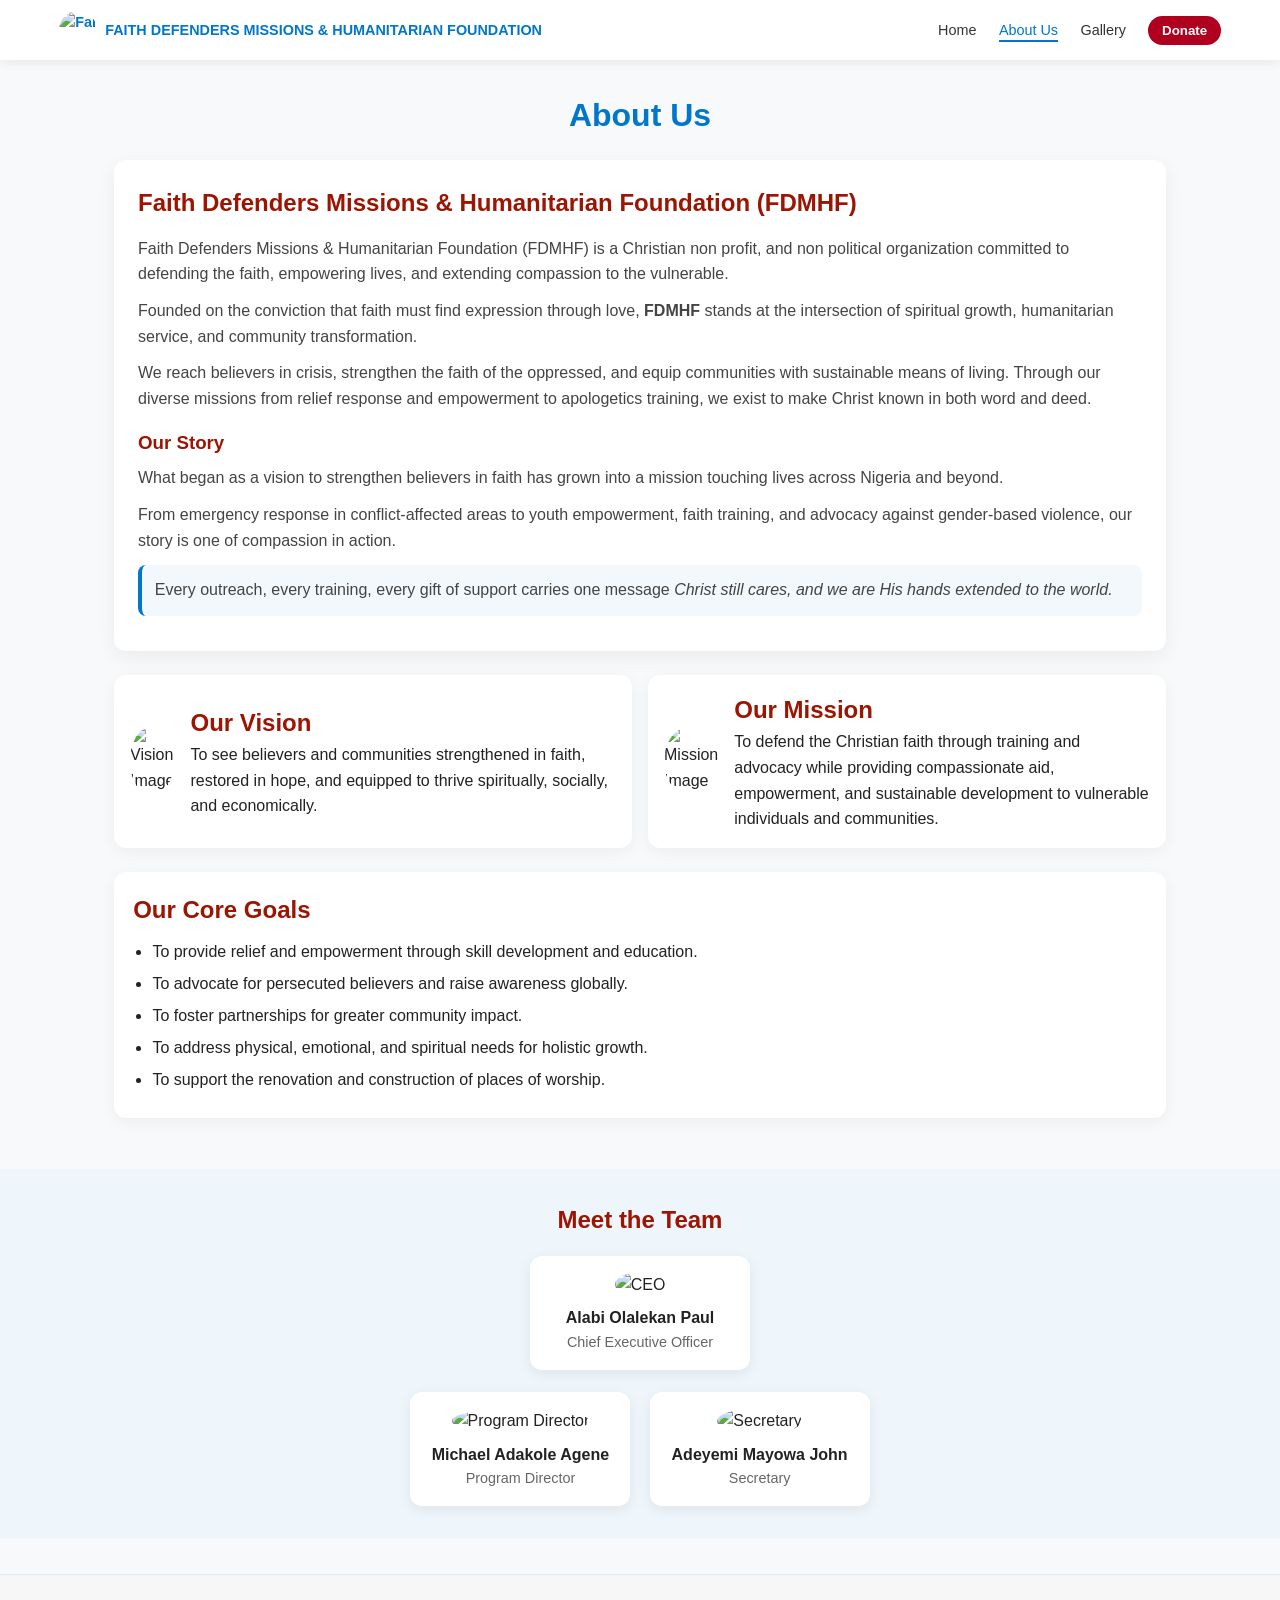
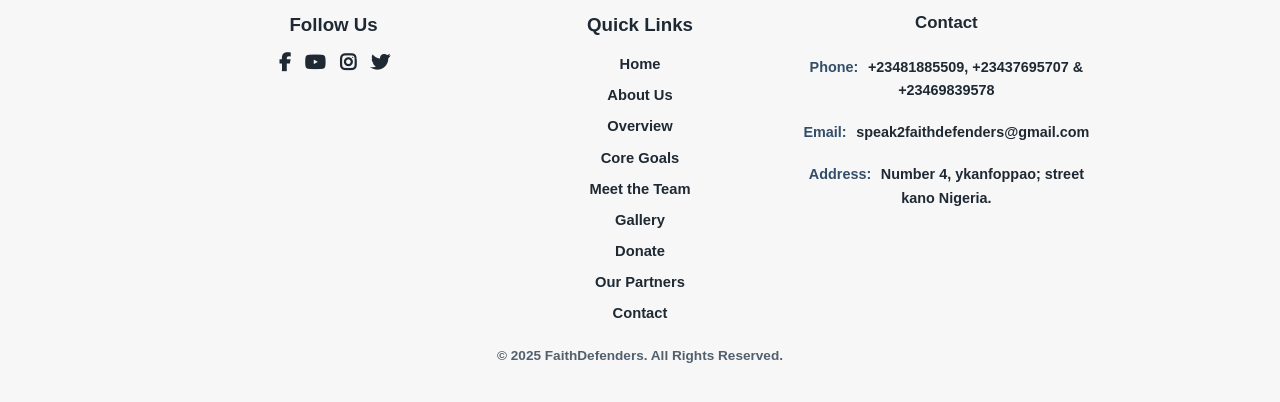
==== About_Us.html @ 5823f3ea "Uploaded my website and images" ====
<!DOCTYPE html>
<html lang="en">
  <head>
    <meta charset="UTF-8" />
    <meta name="viewport" content="width=device-width, initial-scale=1.0" />
    <title>About Us | FAITH DEFENDERS MISSIONS & HUMANITARIAN FOUNDATION</title>

    <!-- Link to Font Awesome for icons -->
    <link
      rel="stylesheet"
      href="https://cdnjs.cloudflare.com/ajax/libs/font-awesome/6.5.0/css/all.min.css"
    />

    <!-- Main CSS -->
    <link rel="stylesheet" href="about_us.css" />
    <script>
      const header = document.getElementById("header");
    
      window.addEventListener("scroll", () => {
        header.classList.toggle("scrolled", window.scrollY > 40);
      });
    </script>
    
  </head>

  <body>
    <!-- ===== HEADER ===== -->
    <header id="header">
      <div class="inner">
        <a href="#" class="logo">
          <img src="images/logo.jpg" alt="FaithDefenders Logo" />
          FAITH DEFENDERS MISSIONS & HUMANITARIAN FOUNDATION
        </a>
    
        <!-- Desktop Menu -->
        <nav class="desktop-menu">
          <ul>
            <li><a href="index.html">Home</a></li>
            <li><a href="about_us.html" class="active">About Us</a></li>
            <li><a href="Gallery.html">Gallery</a></li>
            <li class="nav-donate">
              <button class="donate-btn" type="button" id="donateBtn">
                Donate
              </button>
              <div class="donate-dropdown" id="donateDropdown">
                <p><span>Bank:</span> Zenith Bank</p>
                <p><span>Account Name:</span> 1311096126</p>
                <p><span>Account Number:</span> Faith Defenders Mission and Humanitarian Foundation</p>
              </div>
            </li>
          </ul>
        </nav>
    
        <!-- Hamburger for Mobile -->
        <div id="hamburger" class="hamburger">
          <span></span>
          <span></span>
          <span></span>
        </div>
      </div>
    
      <!-- Mobile Menu -->
      <nav id="mobileMenu" class="mobile-menu">
        <ul>
          <li><a href="index.html">Home</a></li>
          <li><a href="gallery.html">Gallery</a></li>
          <li>
            <button class="mobile-donate-btn" type="button" id="mobileDonateBtn">
              Donate
            </button>
            <div class="mobile-donate-dropdown" id="mobileDonateDropdown">
              <p><span>Bank:</span> Zenith Bank</p>
              <p><span>Account Name:</span> 1311096126</p>
              <p><span>Account Number:</span> Faith Defenders Mission and Humanitarian Foundation</p>
            </div>
          </li>
        </ul>
      </nav>
    </header>
    

    <!-- ===== ABOUT SECTION ===== -->
    <section class="about-content" id="about-overview">
      <h1>About Us</h1>

      <div class="fdmhf-intro">
        <h2>Faith Defenders Missions & Humanitarian Foundation (FDMHF)</h2>
        <p>
          Faith Defenders Missions & Humanitarian Foundation (FDMHF) is a Christian
          non profit, and non political organization committed to defending the faith,
          empowering lives, and extending compassion to the vulnerable.
        </p>
      
        <p>
          Founded on the conviction that faith must find expression through love,
          <strong>FDMHF</strong> stands at the intersection of spiritual growth,
          humanitarian service, and community transformation.
        </p>
      
        <p>
          We reach believers in crisis, strengthen the faith of the oppressed, and equip
          communities with sustainable means of living. Through our diverse missions from
          relief response and empowerment to apologetics training, we exist to make Christ
          known in both word and deed.
        </p>
      
        <h3>Our Story</h3>
        <p>
          What began as a vision to strengthen believers in faith has grown into a mission
          touching lives across Nigeria and beyond.
        </p>
      
        <p>
          From emergency response in conflict-affected areas to youth empowerment, faith
          training, and advocacy against gender-based violence, our story is one of
          compassion in action.
        </p>
      
        <p class="highlight">
          Every outreach, every training, every gift of support carries one message
          <em>Christ still cares, and we are His hands extended to the world.</em>
        </p>
      </div>
      
      <div class="vision-mission">
        <div class="vision">
          <img src="images/logo.jpg" alt="Vision Image" />
          <div class="text">
            <h2>Our Vision</h2>
            <p>
              To see believers and communities strengthened in faith, restored in hope, and equipped to thrive spiritually, socially, and economically.
            </p>
          </div>
        </div>

        <div class="mission">
          <img src="images/logo.jpg" alt="Mission Image" />
          <div class="text">
            <h2>Our Mission</h2>
            <p>
              To defend the Christian faith through training and advocacy while providing compassionate aid, empowerment, and sustainable development to vulnerable individuals and communities.
            </p>
          </div>
        </div>
      </div>

      <div class="goals" id="about-goals">
        <h2>Our Core Goals</h2>
        <ul>
          <li>To provide relief and empowerment through skill development and education.</li>
          <li>To advocate for persecuted believers and raise awareness globally.</li>
          <li>To foster partnerships for greater community impact.</li>
          <li>To address physical, emotional, and spiritual needs for holistic growth.</li>
          <li>To support the renovation and construction of places of worship.</li>
        </ul>
      </div>
    </section>

    <!-- ===== MEET THE TEAM ===== -->
    <section class="team-section" id="team-section">
      <h2>Meet the Team</h2>
      <div class="team-grid">
        <div class="team-member ceo">
          <img src="images/01.jpg" alt="CEO" />
          <h3>Alabi Olalekan Paul</h3>
          <p>Chief Executive Officer</p>
        </div>

        <div class="team-row">
          <div class="team-member">
            <img src="images/02.jpg" alt="Program Director" />
            <h3>Michael Adakole Agene</h3>
            <p>Program Director</p>
          </div>

          <div class="team-member">
            <img src="images/03.jpg" alt="Secretary" />
            <h3>Adeyemi Mayowa John</h3>
            <p>Secretary</p>
          </div>
        </div>
      </div>
    </section>

    <!-- ===== FOOTER ===== -->
    <footer id="footer">
      <div class="footer-grid">
        <div class="socials">
          <h3>Follow Us</h3>
          <ul>
            <li>
              <a href="https://www.facebook.com/profile.php?id=100083037357036" target="_blank" class="fa-brands fa-facebook-f"></a>
            </li>
            <li>
              <a href="https://youtube.com/@faithdefenderstv7662?si=BPkR3E4zpUvThKwh" target="_blank" class="fa-brands fa-youtube"></a>
            </li>
            <li>
              <a href="#" class="fa-brands fa-instagram"></a>
            </li>
            <li>
              <a href="#" class="fa-brands fa-twitter"></a>
            </li>
          </ul>
        </div>

        <div class="footer-links">
          <h3>Quick Links</h3>
          <ul>
            <li><a href="index.html">Home</a></li>
            <li><a href="About_Us.html">About Us</a></li>
            <li><a href="#about-overview">Overview</a></li>
            <li><a href="#about-goals">Core Goals</a></li>
            <li><a href="#team-section">Meet the Team</a></li>
              <li><a href="Gallery.html">Gallery</a></li>
              <li><a href="index.html#donateBtn">Donate</a></li>
              <li><a href="index.html#partners-title">Our Partners</a></li>
            <li><a href="#footer">Contact</a></li>
          </ul>
        </div>

        <div class="footer-contact">
          <h3>Contact</h3>
          <p><span>Phone:</span> +23481885509, +23437695707 &amp; +23469839578</p>
          <p><span>Email:</span> speak2faithdefenders@gmail.com</p>
          <p><span>Address:</span> Number 4, ykanfoppao; street kano Nigeria.</p>
        </div>
      </div>
      <p class="footer-copy">© 2025 FaithDefenders. All Rights Reserved.</p>
    </footer>

    <!-- ===== MOBILE MENU SCRIPT ===== -->
    <script>
      const hamburger = document.getElementById("hamburger");
      const mobileMenu = document.getElementById("mobileMenu");
      const mobileDonateBtn = document.getElementById("mobileDonateBtn");
      const mobileDonateDropdown = document.getElementById("mobileDonateDropdown");
    
      // Toggle open/close on hamburger click
      hamburger.addEventListener("click", () => {
        hamburger.classList.toggle("active");
        mobileMenu.classList.toggle("active");
        if (!mobileMenu.classList.contains("active") && mobileDonateDropdown) {
          mobileDonateDropdown.classList.remove("active");
        }
      });
    
      // Close menu when a link is clicked
      document.querySelectorAll(".mobile-menu a").forEach((link) => {
        link.addEventListener("click", () => {
          hamburger.classList.remove("active");
          mobileMenu.classList.remove("active");
          if (mobileDonateDropdown) {
            mobileDonateDropdown.classList.remove("active");
          }
        });
      });
    
      // Optional: Close menu if clicking outside
      document.addEventListener("click", (e) => {
        if (
          !hamburger.contains(e.target) &&
          !mobileMenu.contains(e.target) &&
          mobileMenu.classList.contains("active")
        ) {
          hamburger.classList.remove("active");
          mobileMenu.classList.remove("active");
          if (mobileDonateDropdown) {
            mobileDonateDropdown.classList.remove("active");
          }
        }
      });

      if (mobileDonateBtn && mobileDonateDropdown) {
        mobileDonateBtn.addEventListener("click", (e) => {
          e.stopPropagation();
          mobileDonateDropdown.classList.toggle("active");
        });

        document.addEventListener("click", () => {
          mobileDonateDropdown.classList.remove("active");
        });
      }
      
      // Fade-in animation for FDMHF section
      document.addEventListener("DOMContentLoaded", () => {
        const observer = new IntersectionObserver(
          (entries) => {
            entries.forEach((entry) => {
              if (entry.isIntersecting) {
                entry.target.classList.add("show");
              }
            });
          },
          { threshold: 0.2 }
        );

        const target = document.querySelector(".fdmhf-intro");
        if (target) observer.observe(target);
      });

      const donateBtn = document.getElementById("donateBtn");
      const donateDropdown = document.getElementById("donateDropdown");

      if (donateBtn && donateDropdown) {
        donateBtn.addEventListener("click", (e) => {
          e.stopPropagation();
          donateDropdown.classList.toggle("active");
        });

        document.addEventListener("click", () => {
          donateDropdown.classList.remove("active");
        });
      }
</script>

          
    </script>
    
  </body>
</html>
---- about_us.css ----
﻿/* ===== GLOBAL RESET ===== */
* {
  margin: 0;
  padding: 0;
  box-sizing: border-box;
}

:root {
  --brand: #0077cc;
  --brand-dark: #005f9f;
  --bg: #f8f9fa;
  --text: #222;
  --muted: #666;
  --white: #fff;
}

body {
  font-family: "Poppins", sans-serif;
  background: var(--bg);
  color: var(--text);
  line-height: 1.6;
}

/* ===== HEADER ===== */
#header {
  background: var(--white);
  position: fixed;
  width: 100%;
  top: 0;
  left: 0;
  z-index: 1000;
  box-shadow: 0 2px 10px rgba(0, 0, 0, 0.08);
}

#header .inner {
  max-width: 1200px;
  margin: 0 auto;
  display: flex;
  align-items: center;
  justify-content: space-between;
  gap: 1rem;
  padding: 0.7rem 1.2rem;
}

.logo {
  display: flex;
  align-items: center;
  gap: 8px;
  text-decoration: none;
  color: var(--brand);
  font-weight: 600;
  font-size: 0.9rem;
  min-width: 0;
}

.logo img {
  height: 38px;
  width: 38px;
  border-radius: 50%;
  flex-shrink: 0;
}

/* Allow plain text logo content in About page */
.logo {
  white-space: nowrap;
  overflow: hidden;
  text-overflow: ellipsis;
}

/* Desktop Menu */
.desktop-menu ul {
  display: flex;
  list-style: none;
  gap: 1.4rem;
  align-items: center;
}

.desktop-menu a {
  text-decoration: none;
  color: #333;
  font-weight: 500;
  font-size: 0.9rem;
  position: relative;
}

.desktop-menu a.active {
  color: var(--brand);
}

.desktop-menu a::after {
  content: "";
  position: absolute;
  left: 0;
  bottom: -4px;
  width: 0;
  height: 2px;
  background: var(--brand);
  transition: 0.3s;
}

.desktop-menu a:hover::after,
.desktop-menu a.active::after {
  width: 100%;
}

.nav-donate {
  position: relative;
}

.donate-btn {
  border: 0;
  background: #b00020;
  color: var(--white);
  padding: 0.45rem 0.85rem;
  border-radius: 999px;
  font-weight: 600;
  cursor: pointer;
}

.donate-btn:hover {
  background: #8b0018;
}

.donate-dropdown {
  position: absolute;
  right: 0;
  top: calc(100% + 10px);
  background: #fff;
  color: #1f2933;
  min-width: 220px;
  padding: 0.7rem 0.8rem;
  border-radius: 10px;
  box-shadow: 0 10px 20px rgba(0, 0, 0, 0.12);
  opacity: 0;
  pointer-events: none;
  transform: translateY(-6px);
  transition: opacity 0.2s ease, transform 0.2s ease;
  z-index: 20;
}

.donate-dropdown.active {
  opacity: 1;
  pointer-events: auto;
  transform: translateY(0);
}

.donate-dropdown p {
  font-size: 0.85rem;
  margin-bottom: 0.35rem;
}

.donate-dropdown span {
  font-weight: 600;
  color: #334e68;
  margin-right: 0.35rem;
}

/* ===== HAMBURGER ===== */
.hamburger {
  display: none;
  flex-direction: column;
  cursor: pointer;
  gap: 5px;
}

.hamburger span {
  width: 24px;
  height: 3px;
  background: var(--brand);
  border-radius: 5px;
  transition: 0.3s;
}

.hamburger.active span:nth-child(1) {
  transform: rotate(45deg) translate(5px, 5px);
}

.hamburger.active span:nth-child(2) {
  opacity: 0;
}

.hamburger.active span:nth-child(3) {
  transform: rotate(-45deg) translate(6px, -6px);
}

/* ===== MOBILE MENU ===== */
.mobile-menu {
  position: fixed;
  top: 60px;
  right: -100%;
  width: 70%;
  max-width: 320px;
  height: calc(100vh - 60px);
  background: var(--white);
  box-shadow: -2px 0 12px rgba(0, 0, 0, 0.12);
  display: flex;
  flex-direction: column;
  padding-top: 1rem;
  transition: right 0.35s ease;
}

.mobile-menu.active {
  right: 0;
}

.mobile-menu ul {
  list-style: none;
}

.mobile-menu a {
  padding: 0.9rem 1.5rem;
  text-decoration: none;
  color: #333;
  font-weight: 500;
  border-bottom: 1px solid #eee;
  display: block;
}

.mobile-menu a:hover,
.mobile-menu a.active {
  color: var(--brand);
  background: #f3f8fc;
}

.mobile-menu .mobile-donate-btn {
  width: calc(100% - 2rem);
  margin: 0.9rem 1rem 0.5rem;
  text-align: center;
  border: 0;
  border-radius: 10px;
  padding: 0.8rem 1rem;
  background: #b00020;
  color: var(--white);
  font-weight: 600;
  cursor: pointer;
}

.mobile-menu .mobile-donate-btn:hover {
  background: #8b0018;
}

.mobile-menu .mobile-donate-dropdown {
  max-height: 0;
  overflow: hidden;
  margin: 0 1rem;
  padding: 0 1rem;
  background: #fff7f8;
  border-radius: 10px;
  transition: max-height 0.25s ease, padding 0.25s ease;
}

.mobile-menu .mobile-donate-dropdown.active {
  max-height: 180px;
  padding: 0.8rem 1rem;
}

.mobile-menu .mobile-donate-dropdown p {
  font-size: 0.82rem;
  color: #1f2933;
  margin-bottom: 0.35rem;
}

.mobile-menu .mobile-donate-dropdown p:last-child {
  margin-bottom: 0;
}

.mobile-menu .mobile-donate-dropdown span {
  font-weight: 600;
  color: #334e68;
  margin-right: 0.3rem;
}

/* ===== CONTENT ===== */
.about-content {
  padding: 90px 1.5rem 2rem;
  max-width: 1100px;
  margin: 0 auto;
}

.about-content h1 {
  text-align: center;
  color: var(--brand);
  margin-bottom: 1.2rem;
  font-size: clamp(1.6rem, 3vw, 2rem);
}

.fdmhf-intro {
  background: var(--white);
  padding: 1.5rem;
  border-radius: 12px;
  box-shadow: 0 6px 20px rgba(0, 0, 0, 0.06);
  margin-bottom: 1.5rem;
}

.fdmhf-intro h2,
.fdmhf-intro h3,
.goals h2,
.team-section h2,
.vision h2,
.mission h2 {
  color: #9c1402;
}

.fdmhf-intro h2 {
  margin-bottom: 0.8rem;
}

.fdmhf-intro h3 {
  margin: 1rem 0 0.5rem;
}

.fdmhf-intro p {
  margin-bottom: 0.7rem;
  color: #444;
}

.fdmhf-intro .highlight {
  padding: 0.8rem;
  background: #f3f8fc;
  border-left: 4px solid var(--brand);
  border-radius: 8px;
}

.vision-mission {
  display: grid;
  grid-template-columns: repeat(auto-fit, minmax(280px, 1fr));
  gap: 1rem;
  margin-bottom: 1.5rem;
}

.vision,
.mission {
  background: var(--white);
  padding: 1rem;
  border-radius: 12px;
  display: flex;
  gap: 1rem;
  align-items: center;
  box-shadow: 0 4px 16px rgba(0, 0, 0, 0.05);
}

.vision img,
.mission img {
  width: 70px;
  height: 70px;
  border-radius: 50%;
  object-fit: cover;
}

.goals {
  background: var(--white);
  padding: 1.2rem;
  border-radius: 12px;
  box-shadow: 0 4px 16px rgba(0, 0, 0, 0.05);
}

.goals h2 {
  margin-bottom: 0.6rem;
}

.goals ul {
  padding-left: 1.2rem;
}

.goals li {
  margin-bottom: 0.4rem;
}

/* ===== TEAM ===== */
.team-section {
  margin-top: 1.2rem;
  background: #eef6fb;
  padding: 2rem 1rem;
}

.team-section h2 {
  text-align: center;
  margin-bottom: 1rem;
}

.team-grid {
  max-width: 900px;
  margin: 0 auto;
  display: flex;
  flex-direction: column;
  gap: 1.4rem;
  align-items: center;
}

.team-row {
  display: flex;
  gap: 1.2rem;
  flex-wrap: wrap;
  justify-content: center;
}

.team-member {
  text-align: center;
  background: var(--white);
  padding: 1rem;
  border-radius: 12px;
  min-width: 220px;
  box-shadow: 0 4px 14px rgba(0, 0, 0, 0.07);
}

.team-member img {
  width: 130px;
  height: 130px;
  border-radius: 50%;
  object-fit: cover;
  margin-bottom: 0.5rem;
}

.team-member h3 {
  font-size: 1rem;
}

.team-member p {
  color: var(--muted);
  font-size: 0.9rem;
}

/* ===== FOOTER ===== */
#footer {
  background: #f7f7f7;
  color: #1f2933;
  padding: 2.2rem 1rem;
  margin-top: 2.2rem;
  text-align: center;
  border-top: 1px solid #e2e8f0;
}

#footer p,
#footer li,
#footer a,
#footer .footer-contact span,
#footer h3 {
  font-weight: 600;
}

#footer .footer-grid {
  max-width: 900px;
  margin: 0 auto;
  display: grid;
  grid-template-columns: repeat(auto-fit, minmax(240px, 1fr));
  gap: 1.2rem;
  align-items: start;
}

#footer .socials {
  display: flex;
  flex-direction: column;
  align-items: center;
  gap: 0.7rem;
}

#footer .socials ul {
  list-style: none;
  display: flex;
  gap: 0.9rem;
}

#footer .socials a {
  color: #1f2933;
  text-decoration: none;
  font-size: 1.15rem;
}

#footer .socials a:hover {
  color: var(--brand);
}

#footer .footer-links {
  display: flex;
  flex-direction: column;
  align-items: center;
  gap: 0.7rem;
}

#footer .footer-links ul {
  list-style: none;
  display: grid;
  gap: 0.35rem;
  text-align: center;
}

#footer .footer-links a {
  color: #1f2933;
  text-decoration: none;
  font-size: 0.92rem;
}

#footer .footer-links a:hover {
  color: var(--brand);
}

#footer p {
  margin-top: 0.8rem;
  font-size: 0.9rem;
}

#footer .footer-contact {
  display: flex;
  flex-direction: column;
  gap: 0.4rem;
  font-size: 0.9rem;
}

#footer .footer-contact span {
  color: #334e68;
  margin-right: 0.35rem;
}

#footer .footer-copy {
  margin-top: 1.2rem;
  font-size: 0.85rem;
  color: #52606d;
}

/* ===== RESPONSIVE ===== */
@media (max-width: 900px) {
  .logo {
    max-width: 260px;
  }
}

@media (max-width: 768px) {
  .desktop-menu {
    display: none;
  }

  .hamburger {
    display: flex;
  }

  #header .inner {
    padding: 0.7rem 1rem;
  }

  .logo {
    font-size: 0.78rem;
    max-width: calc(100% - 42px);
    white-space: normal;
  }

  .logo span {
    white-space: normal;
    overflow: visible;
    text-overflow: unset;
    line-height: 1.2;
  }

  .mobile-menu {
    top: 78px;
    height: calc(100vh - 78px);
  }

  .vision,
  .mission {
    flex-direction: column;
    text-align: center;
  }

  .team-member {
    min-width: 200px;
  }
}

@media (max-width: 560px) {
  .mobile-menu .mobile-donate-btn {
    width: calc(100% - 1.5rem);
    margin: 0.75rem 0.75rem 0.45rem;
    padding: 0.72rem 0.9rem;
    font-size: 0.92rem;
  }

  .mobile-menu .mobile-donate-dropdown {
    margin: 0 0.75rem;
    padding: 0 0.9rem;
  }

  .mobile-menu .mobile-donate-dropdown.active {
    padding: 0.72rem 0.9rem;
  }
}
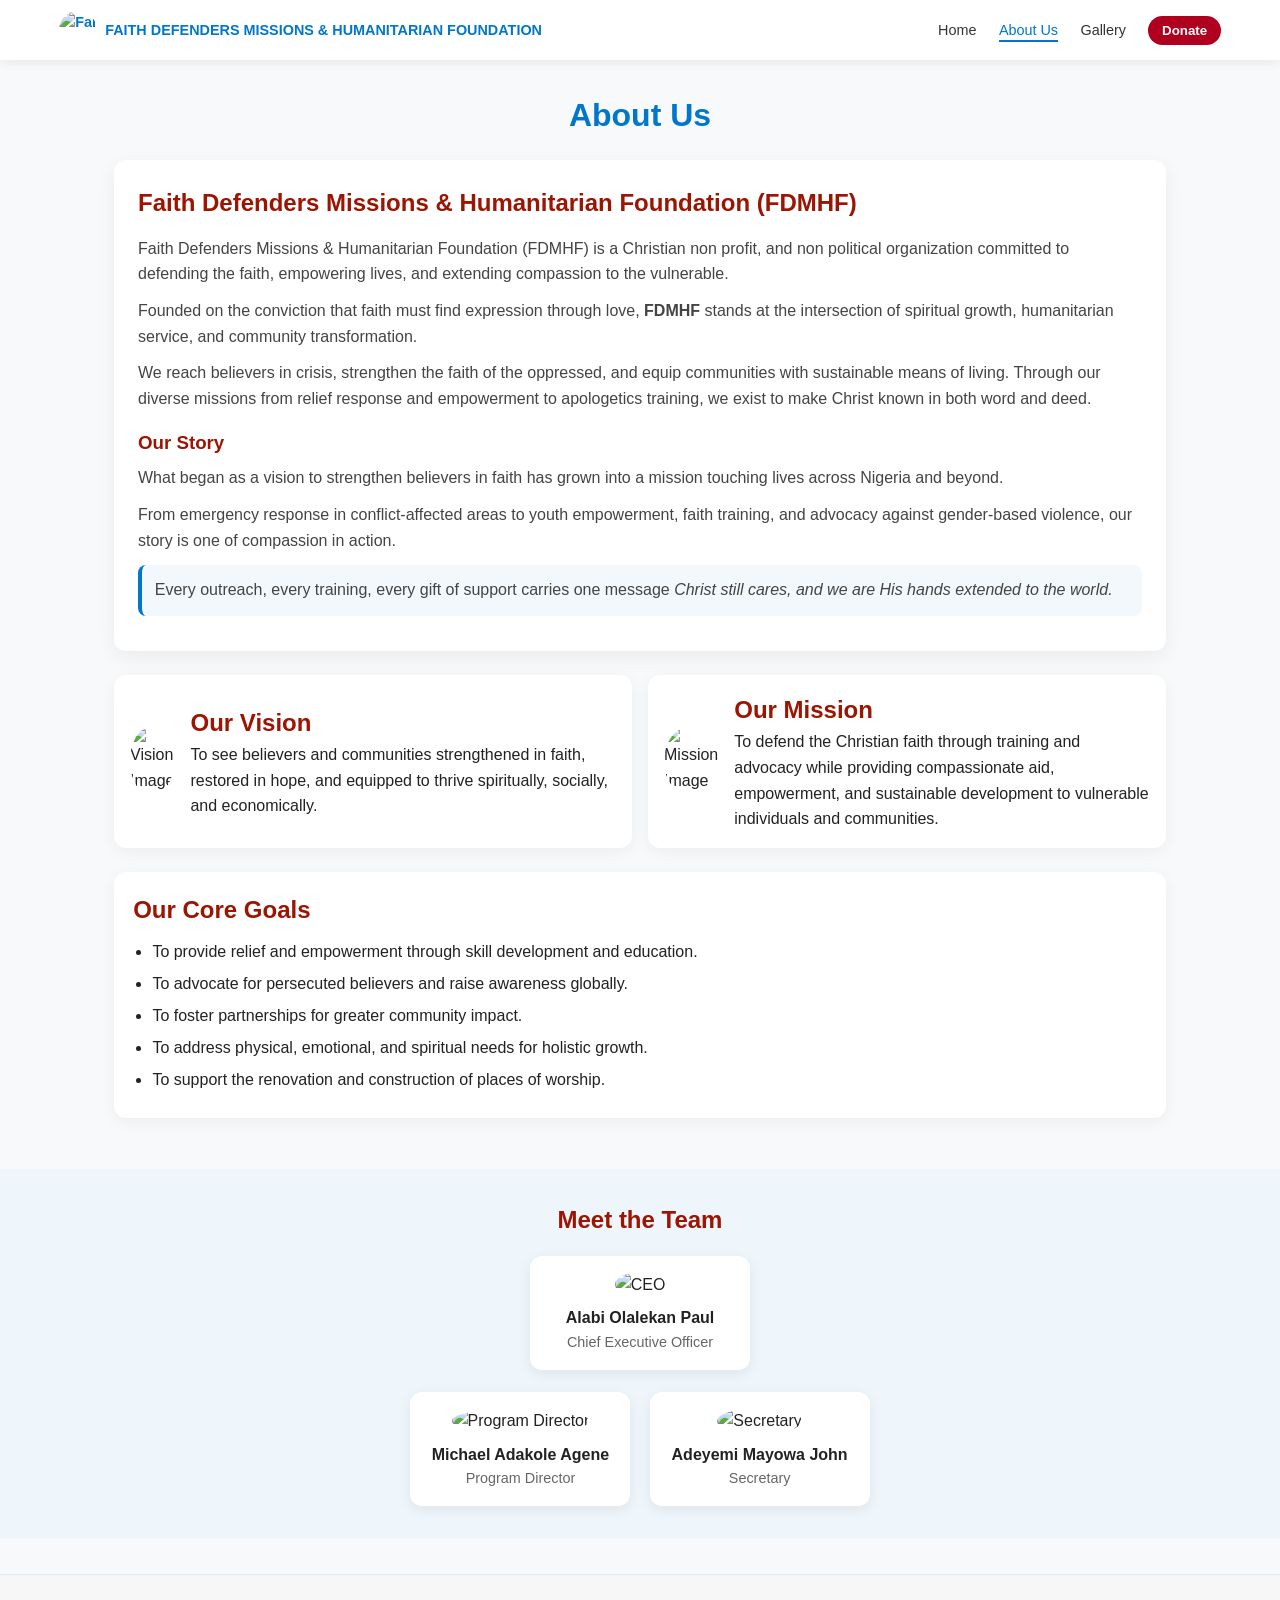
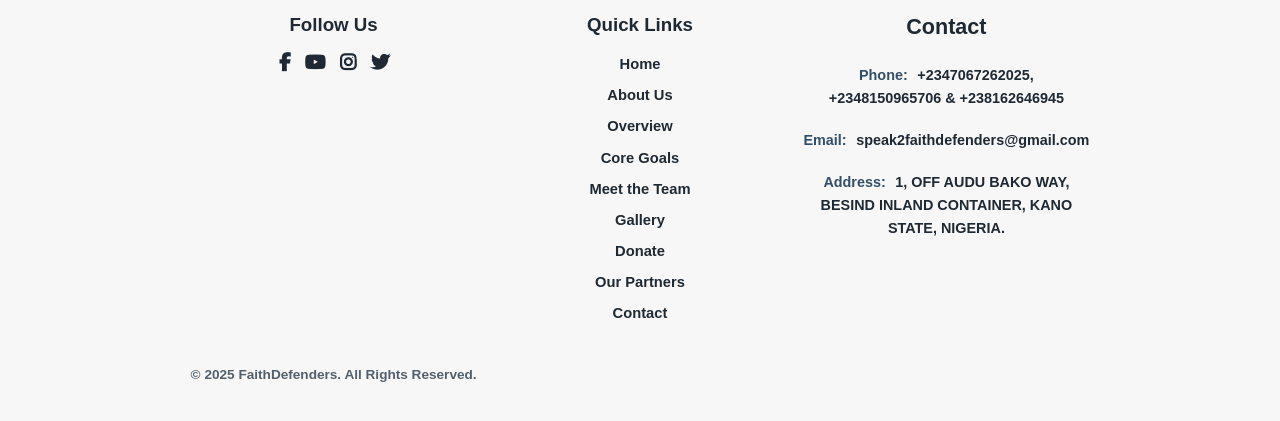
==== commit 3f89e971: "Update About_Us.html" ====
--- a/About_Us.html
+++ b/About_Us.html
@@ -219,12 +219,12 @@
         </div>
 
         <div class="footer-contact">
-          <h3>Contact</h3>
-          <p><span>Phone:</span> +23481885509, +23437695707 &amp; +23469839578</p>
+          <h2>Contact</h2>
+          <p><span>Phone:</span> +2347067262025, +2348150965706 &amp; +238162646945</p>
           <p><span>Email:</span> speak2faithdefenders@gmail.com</p>
-          <p><span>Address:</span> Number 4, ykanfoppao; street kano Nigeria.</p>
-        </div>
-      </div>
+          <p><span>Address:</span> 1, OFF AUDU BAKO WAY, BESIND INLAND
+CONTAINER, KANO STATE, NIGERIA.</p>
+        </div>
       <p class="footer-copy">© 2025 FaithDefenders. All Rights Reserved.</p>
     </footer>
 
